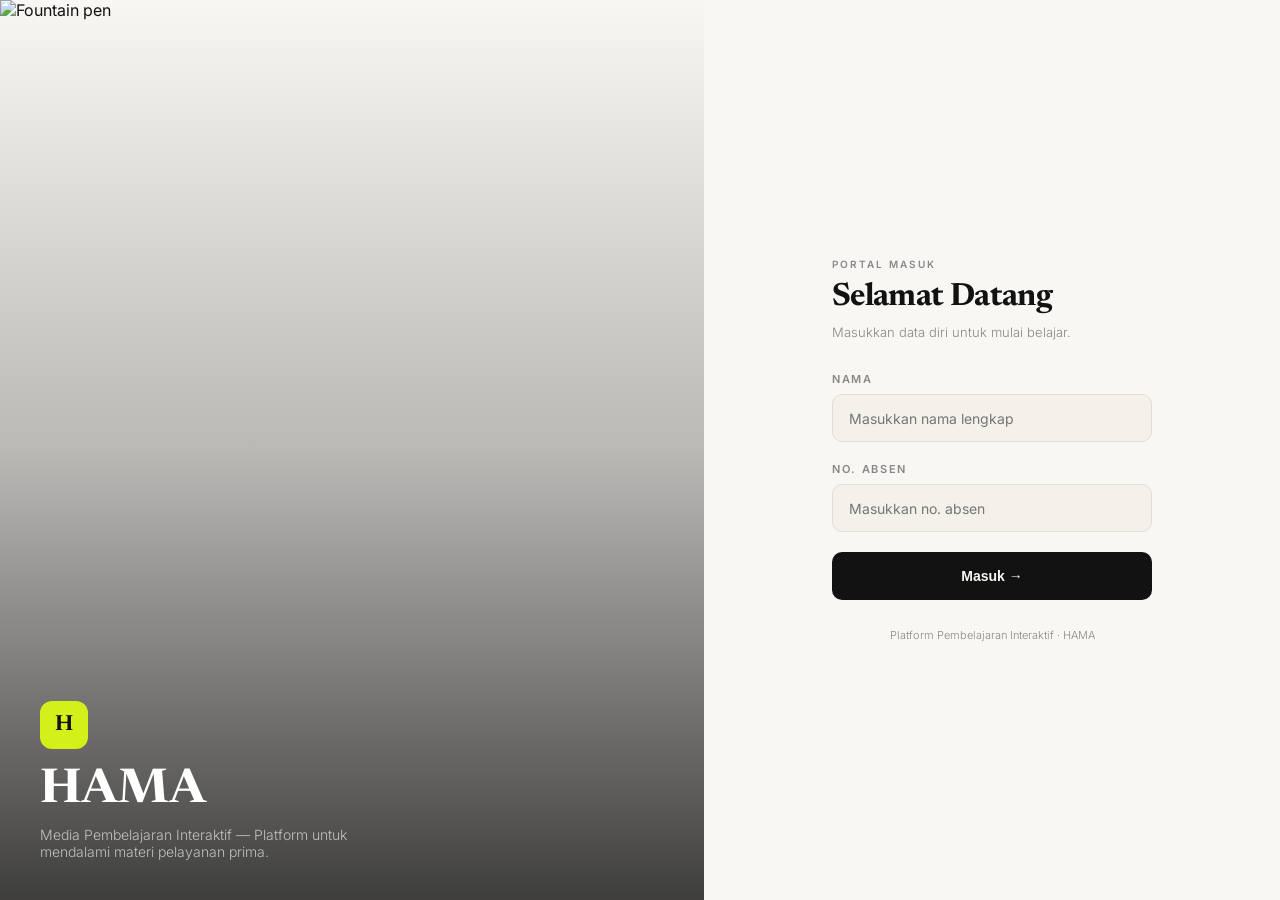
==== index.html @ 719d2bd9 "Add files via upload" ====
<!DOCTYPE html>
<html lang="id">
<head>
    <meta charset="UTF-8" />
    <meta name="viewport" content="width=device-width, initial-scale=1.0" />
    <title>HAMA — Portal Masuk</title>
    <link href="https://fonts.googleapis.com/css2?family=Inter:wght@300;400;500;600;700&family=Newsreader:ital,wght@0,400;0,600;0,700;1,400&display=swap" rel="stylesheet" />
    <link rel="stylesheet" href="style.css" />
</head>
<body>
    <div id="page-portal">
        <div class="portal-wrap">
            <div class="portal-hero">
                <img src="https://images.unsplash.com/photo-1455390582262-044cdead277a?w=1200&q=80" alt="Fountain pen" />
                <div class="portal-hero-overlay"></div>
                <div class="portal-hero-text">
                    <div class="portal-hero-logo">H</div>
                    <h1>HAMA</h1>
                    <p>Media Pembelajaran Interaktif — Platform untuk mendalami materi pelayanan prima.</p>
                </div>
            </div>
            <div class="portal-form-side">
                <div class="portal-form-inner">
                    <p class="eyebrow">Portal Masuk</p>
                    <h2 class="page-title">Selamat Datang</h2>
                    <p class="page-sub" style="margin-bottom:32px">Masukkan data diri untuk mulai belajar.</p>
                    <form id="portal-form">
                        <div class="form-group">
                            <label class="form-label" for="inp-name">Nama</label>
                            <input class="form-input" id="inp-name" type="text" placeholder="Masukkan nama lengkap" required />
                        </div>
                        <div class="form-group">
                            <label class="form-label" for="inp-absen">No. Absen</label>
                            <input class="form-input" id="inp-absen" type="number" placeholder="Masukkan no. absen" required />
                        </div>
                        <button type="submit" class="btn btn-dark" style="width:100%;justify-content:center;height:48px;font-size:14px">
                            Masuk →
                        </button>
                    </form>
                    <p class="portal-footer">Platform Pembelajaran Interaktif · HAMA</p>
                </div>
            </div>
        </div>
    </div>
    <script src="data.js"></script>
    <script>
        document.getElementById('portal-form').addEventListener('submit', e => {
            e.preventDefault();
            const name = document.getElementById('inp-name').value.trim();
            const absen = document.getElementById('inp-absen').value.trim();
            if (!name || !absen) return;
            localStorage.setItem('hamaUser', JSON.stringify({ name, absen }));
            window.location.href = 'dashboard.html';
        });
    </script>
</body>
</html>
---- style.css ----
*, *::before, *::after { box-sizing: border-box; margin: 0; padding: 0; }

  :root {
    --bg: #f9f7f3;
    --card: #f4f1eb;
    --border: #e2ddd4;
    --fg: #121212;
    --muted: #888;
    --primary: #d4f019;
    --primary-fg: #121212;
    --radius: 12px;
    --font: 'Inter', sans-serif;
    --serif: 'Newsreader', serif;
  }

  body { background: var(--bg); color: var(--fg); font-family: var(--font); min-height: 100vh; }

  /* ── LAYOUT ── */
  #app { display: flex; flex-direction: column; min-height: 100vh; }

  .topbar {
    position: sticky; top: 0; z-index: 100;
    display: flex; align-items: center; justify-content: space-between;
    height: 60px; padding: 0 24px;
    background: rgba(249,247,243,0.85); backdrop-filter: blur(16px);
    border-bottom: 1px solid var(--border);
  }
  .topbar-brand { display: flex; align-items: center; gap: 12px; text-decoration: none; color: inherit; }
  .logo { width: 36px; height: 36px; border-radius: 10px; background: var(--fg); color: var(--bg); display: flex; align-items: center; justify-content: center; font-family: var(--serif); font-weight: 700; font-size: 18px; }
  .brand-text h2 { font-size: 13px; font-weight: 600; line-height: 1.2; }
  .brand-text p { font-size: 11px; color: var(--muted); font-weight: 300; }
  .topbar-user { display: flex; align-items: center; gap: 10px; }
  .user-chip { display: flex; align-items: center; gap: 8px; padding: 6px 12px; background: var(--card); border: 1px solid var(--border); border-radius: 999px; cursor: pointer; }
  .user-avatar { width: 26px; height: 26px; border-radius: 50%; background: var(--border); display: flex; align-items: center; justify-content: center; font-size: 12px; }
  .user-name { font-size: 12px; font-weight: 500; }
  .logout-btn { width: 32px; height: 32px; border-radius: 50%; background: var(--card); border: 1px solid var(--border); cursor: pointer; display: flex; align-items: center; justify-content: center; font-size: 14px; transition: background .2s; }
  .logout-btn:hover { background: #ffe0e0; }

  .body-wrap { display: flex; flex: 1; }

  .sidebar {
    width: 200px; flex-shrink: 0;
    border-right: 1px solid var(--border);
    background: rgba(244,241,235,0.5);
    padding: 20px 12px;
    display: flex; flex-direction: column; gap: 4px;
  }
  .sidebar-label { font-size: 10px; font-weight: 600; text-transform: uppercase; letter-spacing: .15em; color: var(--muted); padding: 0 10px; margin-bottom: 8px; }
  .nav-item {
    display: flex; align-items: center; gap: 10px;
    padding: 10px 12px; border-radius: 10px;
    text-decoration: none; color: var(--muted);
    font-size: 13px; font-weight: 500;
    transition: all .2s; cursor: pointer; border: none; background: none; width: 100%; text-align: left;
  }
  .nav-item:hover { color: var(--fg); background: var(--border); }
  .nav-item.active { background: var(--fg); color: var(--bg); }
  .nav-item.active .nav-icon { color: var(--primary); }
  .nav-icon { font-size: 15px; }

  .main { flex: 1; overflow-y: auto; }
  .page { max-width: 780px; margin: 0 auto; padding: 40px 24px 80px; }
  .page.hidden { display: none; }

  /* ── MOBILE NAV ── */
  .mobile-nav {
    display: none; position: fixed; bottom: 0; left: 0; right: 0; z-index: 100;
    background: rgba(249,247,243,0.95); backdrop-filter: blur(16px);
    border-top: 1px solid var(--border);
    height: 64px;
  }
  .mobile-nav-inner { display: flex; justify-content: space-around; align-items: center; height: 100%; }
  .mobile-nav-item { display: flex; flex-direction: column; align-items: center; gap: 4px; cursor: pointer; color: var(--muted); text-decoration: none; flex: 1; }
  .mobile-nav-item .mn-icon-wrap { width: 32px; height: 32px; border-radius: 8px; display: flex; align-items: center; justify-content: center; font-size: 16px; }
  .mobile-nav-item.active .mn-icon-wrap { background: var(--primary); }
  .mobile-nav-item span { font-size: 10px; font-weight: 500; }
  .mobile-nav-item.active { color: var(--fg); }

  @media (max-width: 768px) {
    .sidebar { display: none; }
    .mobile-nav { display: block; }
    .brand-text { display: none; }
    .page { padding-bottom: 100px; }
  }

  /* ── TYPOGRAPHY HELPERS ── */
  .eyebrow { font-size: 10px; font-weight: 600; text-transform: uppercase; letter-spacing: .2em; color: var(--muted); margin-bottom: 8px; }
  .page-title { font-family: var(--serif); font-size: clamp(22px, 4vw, 32px); font-weight: 700; letter-spacing: -.02em; line-height: 1.2; margin-bottom: 8px; }
  .page-sub { font-size: 13px; color: var(--muted); font-weight: 300; max-width: 480px; }

  /* ── CARD ── */
  .card { background: var(--card); border: 1px solid var(--border); border-radius: var(--radius); padding: 24px; }
  .card-lg { padding: 40px; }

  /* ── BUTTONS ── */
  .btn { display: inline-flex; align-items: center; gap: 8px; padding: 10px 18px; border-radius: 10px; font-size: 13px; font-weight: 600; cursor: pointer; border: none; transition: all .2s; text-decoration: none; }
  .btn-dark { background: var(--fg); color: var(--bg); }
  .btn-dark:hover { opacity: .85; }
  .btn-outline { background: transparent; color: var(--fg); border: 1px solid var(--border); }
  .btn-outline:hover { border-color: var(--fg); }
  .btn:disabled { opacity: .4; cursor: not-allowed; }

  /* ── PROGRESS BAR ── */
  .progress-bar { height: 3px; background: var(--border); border-radius: 999px; overflow: hidden; flex: 1; }
  .progress-fill { height: 100%; background: var(--fg); border-radius: 999px; transition: width .4s ease; }

  /* ── PORTAL PAGE ── */
  #page-portal { display: flex; flex-direction: column; }
  .portal-wrap { display: flex; min-height: 100vh; }
  .portal-hero { flex: 0 0 55%; position: relative; overflow: hidden; min-height: 220px; }
  .portal-hero img { width: 100%; height: 100%; object-fit: cover; position: absolute; inset: 0; }
  .portal-hero-overlay { position: absolute; inset: 0; background: linear-gradient(to top, rgba(0,0,0,.75) 0%, rgba(0,0,0,.25) 50%, transparent 100%); }
  .portal-hero-text { position: absolute; bottom: 40px; left: 40px; color: #fff; }
  .portal-hero-logo { width: 48px; height: 48px; border-radius: 12px; background: var(--primary); display: flex; align-items: center; justify-content: center; font-family: var(--serif); font-weight: 700; font-size: 22px; color: var(--fg); margin-bottom: 16px; }
  .portal-hero-text h1 { font-family: var(--serif); font-size: clamp(28px,4vw,48px); font-weight: 700; line-height: 1.1; }
  .portal-hero-text p { color: rgba(255,255,255,.65); font-size: 14px; font-weight: 300; margin-top: 8px; max-width: 360px; }
  .portal-form-side { flex: 1; display: flex; align-items: center; justify-content: center; padding: 40px 32px; }
  .portal-form-inner { width: 100%; max-width: 320px; }
  .form-group { margin-bottom: 20px; }
  .form-label { display: block; font-size: 11px; font-weight: 600; text-transform: uppercase; letter-spacing: .15em; color: var(--muted); margin-bottom: 8px; }
  .form-input { width: 100%; height: 48px; border: 1px solid var(--border); border-radius: 10px; background: var(--card); padding: 0 16px; font-size: 14px; font-family: var(--font); color: var(--fg); outline: none; transition: border-color .2s; }
  .form-input:focus { border-color: var(--fg); }
  .portal-footer { font-size: 11px; color: var(--muted); text-align: center; margin-top: 28px; font-weight: 300; }
  @media (max-width: 768px) {
    .portal-wrap { flex-direction: column; }
    .portal-hero { flex: 0 0 220px; min-height: 220px; }
    .portal-hero-text { bottom: 20px; left: 20px; }
  }

  /* ── DASHBOARD PAGE ── */
  .stats-grid { display: grid; grid-template-columns: repeat(3, 1fr); gap: 12px; margin: 28px 0; }
  .stat-card { background: var(--card); border: 1px solid var(--border); border-radius: var(--radius); padding: 16px; }
  .stat-label-row { display: flex; align-items: center; gap: 6px; margin-bottom: 8px; }
  .stat-icon { font-size: 13px; color: var(--muted); }
  .stat-lbl { font-size: 10px; font-weight: 600; text-transform: uppercase; letter-spacing: .12em; color: var(--muted); }
  .stat-val { font-size: 26px; font-weight: 700; font-variant-numeric: tabular-nums; line-height: 1; }
  .menu-list { display: flex; flex-direction: column; gap: 10px; margin-top: 8px; }
  .menu-card { display: flex; align-items: center; gap: 16px; padding: 18px 20px; background: var(--card); border: 1px solid var(--border); border-radius: var(--radius); cursor: pointer; transition: all .2s; text-decoration: none; color: inherit; }
  .menu-card:hover { border-color: rgba(18,18,18,.2); transform: translateX(4px); }
  .menu-icon { width: 44px; height: 44px; border-radius: 12px; display: flex; align-items: center; justify-content: center; font-size: 18px; flex-shrink: 0; }
  .icon-materi { background: #d1fae5; }
  .icon-video { background: #ede9fe; }
  .icon-latihan { background: #fef3c7; }
  .menu-info h3 { font-size: 14px; font-weight: 600; }
  .menu-info p { font-size: 12px; color: var(--muted); margin-top: 2px; }
  .menu-arrow { margin-left: auto; font-size: 16px; color: var(--muted); opacity: 0; transition: all .2s; }
  .menu-card:hover .menu-arrow { opacity: 1; transform: translateX(4px); }

  /* ── MATERI PAGE ── */
  .chapter-tabs { display: flex; gap: 8px; overflow-x: auto; padding-bottom: 4px; margin: 24px 0; }
  .chapter-tab { display: flex; align-items: center; gap: 6px; padding: 8px 14px; border-radius: 8px; border: 1px solid var(--border); background: var(--card); font-size: 12px; font-weight: 500; cursor: pointer; white-space: nowrap; color: var(--muted); transition: all .2s; }
  .chapter-tab:hover { color: var(--fg); }
  .chapter-tab.active { background: var(--fg); color: var(--bg); border-color: var(--fg); }
  .chapter-tab .tab-num { font-size: 10px; opacity: .6; font-variant-numeric: tabular-nums; }
  .slide-wrap { margin: 16px 0; }
  .slide-card { background: var(--card); border: 1px solid var(--border); border-radius: 20px; padding: 48px 40px; min-height: 300px; }
  .slide-meta { font-size: 10px; font-weight: 600; text-transform: uppercase; letter-spacing: .2em; color: var(--muted); margin-bottom: 16px; }
  .slide-title { font-family: var(--serif); font-size: clamp(18px,3vw,24px); font-weight: 700; margin-bottom: 20px; }
  .slide-body { font-family: var(--serif); font-size: 15px; color: var(--muted); line-height: 1.75; white-space: pre-line; }
  .slide-body strong { color: var(--fg); font-weight: 600; }
  .nav-row { display: flex; align-items: center; justify-content: space-between; margin-top: 20px; }
  .progress-row { display: flex; align-items: center; gap: 12px; margin-bottom: 12px; }
  .prog-num { font-size: 11px; font-variant-numeric: tabular-nums; color: var(--muted); }
  @media (max-width: 600px) { .slide-card { padding: 28px 20px; } }

  /* ── LATIHAN PAGE ── */
  .quiz-header { display: flex; align-items: center; justify-content: space-between; margin-bottom: 8px; }
  .timer-wrap { display: flex; align-items: center; gap: 6px; }
  .timer-bar { width: 60px; height: 4px; background: var(--border); border-radius: 999px; overflow: hidden; }
  .timer-fill { height: 100%; border-radius: 999px; transition: width 1s linear, background .3s; }
  .timer-text { font-size: 11px; font-variant-numeric: tabular-nums; font-weight: 600; }
  .q-card { background: var(--card); border: 1px solid var(--border); border-radius: 20px; padding: 32px; margin: 16px 0; }
  .q-badge { width: 36px; height: 36px; border-radius: 8px; background: var(--fg); color: var(--bg); display: flex; align-items: center; justify-content: center; font-size: 13px; font-weight: 700; flex-shrink: 0; }
  .q-badge-row { display: flex; align-items: center; gap: 12px; margin-bottom: 18px; }
  .q-badge-info p { font-size: 10px; color: var(--muted); text-transform: uppercase; letter-spacing: .12em; font-weight: 600; }
  .q-text { font-family: var(--serif); font-size: clamp(15px,2.5vw,18px); font-weight: 600; line-height: 1.6; }
  .options { display: flex; flex-direction: column; gap: 10px; margin: 20px 0; }
  .option-btn {
    display: flex; align-items: center; gap: 12px; padding: 14px 16px; border-radius: 12px;
    border: 1px solid var(--border); background: var(--card); cursor: pointer;
    text-align: left; font-family: var(--font); font-size: 13px; font-weight: 500; color: var(--fg);
    transition: all .2s;
  }
  .option-btn:hover:not([disabled]) { border-color: rgba(18,18,18,.25); transform: translateX(4px); }
  .option-btn[disabled] { cursor: default; transform: none !important; }
  .option-btn.selected { background: rgba(18,18,18,.05); border-color: rgba(18,18,18,.3); }
  .option-btn.correct { background: #d1fae5; border-color: #6ee7b7; color: #065f46; }
  .option-btn.wrong { background: #fee2e2; border-color: #fca5a5; color: #991b1b; }
  .opt-letter { width: 30px; height: 30px; border-radius: 8px; background: var(--border); display: flex; align-items: center; justify-content: center; font-size: 11px; font-weight: 700; flex-shrink: 0; transition: all .2s; }
  .option-btn.selected .opt-letter { background: var(--fg); color: var(--bg); }
  .option-btn.correct .opt-letter { background: #6ee7b7; color: #065f46; }
  .option-btn.wrong .opt-letter { background: #fca5a5; color: #991b1b; }
  .quiz-actions { display: flex; align-items: center; justify-content: space-between; margin-top: 8px; }
  .feedback { font-size: 13px; font-weight: 600; }
  .feedback.ok { color: #059669; }
  .feedback.bad { color: #dc2626; }

  /* ── SCORE PAGE ── */
  .score-page { text-align: center; max-width: 380px; margin: 60px auto; }
  .score-trophy { width: 80px; height: 80px; border-radius: 20px; background: var(--fg); display: flex; align-items: center; justify-content: center; font-size: 32px; margin: 0 auto 24px; }
  .score-pct { font-family: var(--serif); font-size: 56px; font-weight: 700; line-height: 1; margin-bottom: 6px; }
  .score-msg { font-family: var(--serif); font-style: italic; color: var(--muted); font-size: 14px; margin: 12px auto 28px; max-width: 280px; line-height: 1.6; }
  .score-actions { display: flex; justify-content: center; gap: 10px; }

  /* ── VIDEO PAGE ── */
  .video-embed { border-radius: 20px; overflow: hidden; aspect-ratio: 16/9; background: var(--fg); margin-bottom: 24px; }
  .video-embed iframe { width: 100%; height: 100%; border: none; }
  .video-list { display: flex; flex-direction: column; gap: 10px; }
  .video-item { display: flex; align-items: center; gap: 16px; padding: 16px; background: var(--card); border: 1px solid var(--border); border-radius: var(--radius); cursor: pointer; transition: all .2s; }
  .video-item:hover { border-color: rgba(18,18,18,.2); transform: translateX(4px); }
  .video-item.active { background: rgba(18,18,18,.05); border-color: rgba(18,18,18,.3); }
  .video-thumb { width: 60px; height: 60px; border-radius: 10px; background: var(--border); display: flex; align-items: center; justify-content: center; font-size: 20px; flex-shrink: 0; }
  .video-info { flex: 1; }
  .video-info h3 { font-size: 13px; font-weight: 600; }
  .video-info p { font-size: 12px; color: var(--muted); margin-top: 3px; }
  .video-dur { font-size: 11px; font-variant-numeric: tabular-nums; color: var(--muted); flex-shrink: 0; }

  /* ── KNOWLEDGE FOOTER ── */
  .kfooter { border-top: 1px solid var(--border); background: rgba(244,241,235,.4); padding: 24px; margin-top: 48px; }
  .kfooter-inner { max-width: 600px; margin: 0 auto; display: flex; gap: 12px; }
  .kfooter-icon { width: 32px; height: 32px; border-radius: 8px; background: rgba(212,240,25,.2); display: flex; align-items: center; justify-content: center; font-size: 15px; flex-shrink: 0; margin-top: 2px; }
  .kfooter-lbl { font-size: 10px; font-weight: 600; text-transform: uppercase; letter-spacing: .15em; color: var(--muted); margin-bottom: 4px; }
  .kfooter-fact { font-family: var(--serif); font-style: italic; font-size: 13px; color: var(--muted); line-height: 1.6; }

  /* ── HIDDEN HELPER ── */
  .hidden { display: none !important; }
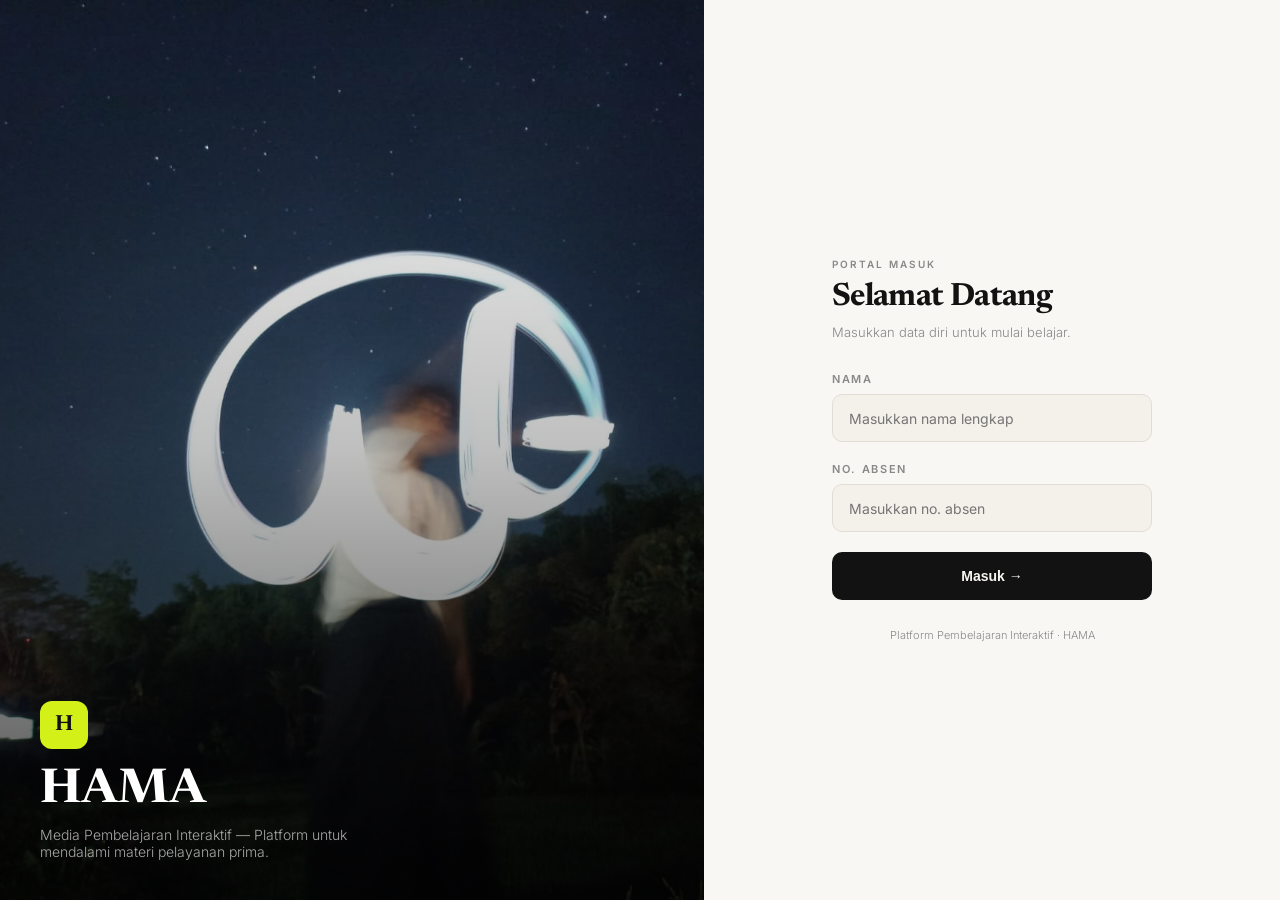
==== commit b7c695ad: "Update index.html" ====
--- a/index.html
+++ b/index.html
@@ -11,7 +11,7 @@
     <div id="page-portal">
         <div class="portal-wrap">
             <div class="portal-hero">
-                <img src="https://images.unsplash.com/photo-1455390582262-044cdead277a?w=1200&q=80" alt="Fountain pen" />
+                <img src="gambarguwa.jpeg"/>
                 <div class="portal-hero-overlay"></div>
                 <div class="portal-hero-text">
                     <div class="portal-hero-logo">H</div>
@@ -54,4 +54,4 @@
         });
     </script>
 </body>
-</html>+</html>
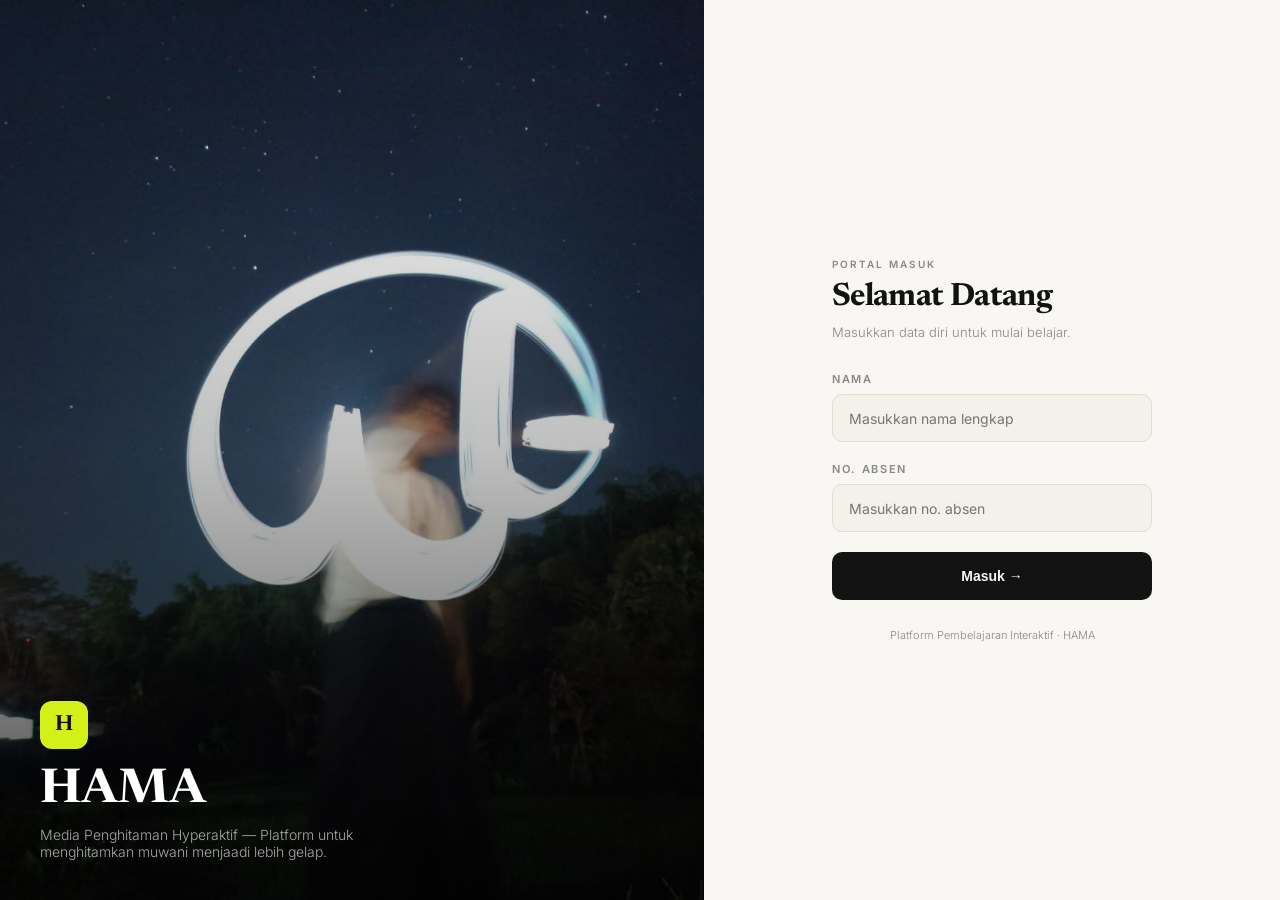
==== commit e9ae6f9c: "Update index.html" ====
--- a/index.html
+++ b/index.html
@@ -16,7 +16,7 @@
                 <div class="portal-hero-text">
                     <div class="portal-hero-logo">H</div>
                     <h1>HAMA</h1>
-                    <p>Media Pembelajaran Interaktif — Platform untuk mendalami materi pelayanan prima.</p>
+                    <p>Media Penghitaman Hyperaktif — Platform untuk menghitamkan muwani menjaadi lebih gelap.</p>
                 </div>
             </div>
             <div class="portal-form-side">
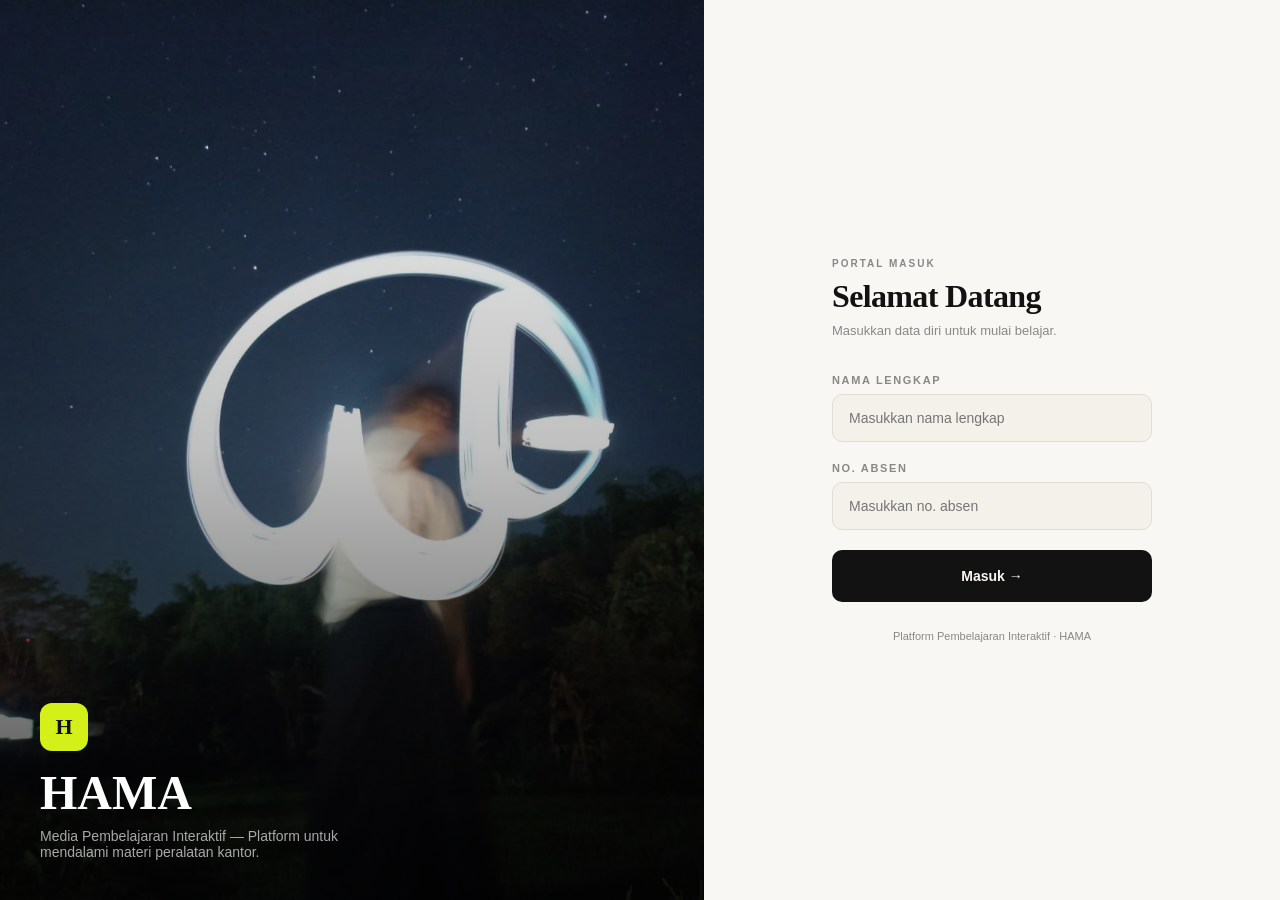
==== commit c3d844f8: "Update index.html" ====
--- a/index.html
+++ b/index.html
@@ -1,57 +1,57 @@
 <!DOCTYPE html>
 <html lang="id">
 <head>
-    <meta charset="UTF-8" />
-    <meta name="viewport" content="width=device-width, initial-scale=1.0" />
-    <title>HAMA — Portal Masuk</title>
-    <link href="https://fonts.googleapis.com/css2?family=Inter:wght@300;400;500;600;700&family=Newsreader:ital,wght@0,400;0,600;0,700;1,400&display=swap" rel="stylesheet" />
-    <link rel="stylesheet" href="style.css" />
+  <meta charset="UTF-8" />
+  <meta name="viewport" content="width=device-width, initial-scale=1.0" />
+  <title>HAMA — Portal Masuk</title>
+  <link href="https://fonts.googleapis.com/css2?family=DM+Serif+Display:ital@0;1&family=DM+Sans:wght@300;400;500;600;700&display=swap" rel="stylesheet" />
+  <link rel="stylesheet" href="style.css" />
 </head>
 <body>
-    <div id="page-portal">
-        <div class="portal-wrap">
-            <div class="portal-hero">
-                <img src="gambarguwa.jpeg"/>
-                <div class="portal-hero-overlay"></div>
-                <div class="portal-hero-text">
-                    <div class="portal-hero-logo">H</div>
-                    <h1>HAMA</h1>
-                    <p>Media Penghitaman Hyperaktif — Platform untuk menghitamkan muwani menjaadi lebih gelap.</p>
-                </div>
+  <div id="page-portal">
+    <div class="portal-wrap">
+      <div class="portal-hero">
+        <img src="gambarguwa.jpeg" alt="HAMA Background"/>
+        <div class="portal-hero-overlay"></div>
+        <div class="portal-hero-text">
+          <div class="portal-hero-logo">H</div>
+          <h1>HAMA</h1>
+          <p>Media Pembelajaran Interaktif — Platform untuk mendalami materi peralatan kantor.</p>
+        </div>
+      </div>
+      <div class="portal-form-side">
+        <div class="portal-form-inner">
+          <p class="eyebrow">Portal Masuk</p>
+          <h2 class="page-title">Selamat Datang</h2>
+          <p class="page-sub" style="margin-bottom:36px">Masukkan data diri untuk mulai belajar.</p>
+          <form id="portal-form">
+            <div class="form-group">
+              <label class="form-label" for="inp-name">Nama Lengkap</label>
+              <input class="form-input" id="inp-name" type="text" placeholder="Masukkan nama lengkap" required />
             </div>
-            <div class="portal-form-side">
-                <div class="portal-form-inner">
-                    <p class="eyebrow">Portal Masuk</p>
-                    <h2 class="page-title">Selamat Datang</h2>
-                    <p class="page-sub" style="margin-bottom:32px">Masukkan data diri untuk mulai belajar.</p>
-                    <form id="portal-form">
-                        <div class="form-group">
-                            <label class="form-label" for="inp-name">Nama</label>
-                            <input class="form-input" id="inp-name" type="text" placeholder="Masukkan nama lengkap" required />
-                        </div>
-                        <div class="form-group">
-                            <label class="form-label" for="inp-absen">No. Absen</label>
-                            <input class="form-input" id="inp-absen" type="number" placeholder="Masukkan no. absen" required />
-                        </div>
-                        <button type="submit" class="btn btn-dark" style="width:100%;justify-content:center;height:48px;font-size:14px">
-                            Masuk →
-                        </button>
-                    </form>
-                    <p class="portal-footer">Platform Pembelajaran Interaktif · HAMA</p>
-                </div>
+            <div class="form-group">
+              <label class="form-label" for="inp-absen">No. Absen</label>
+              <input class="form-input" id="inp-absen" type="number" placeholder="Masukkan no. absen" required />
             </div>
+            <button type="submit" class="btn btn-dark" style="width:100%;justify-content:center;height:52px;font-size:14px">
+              Masuk →
+            </button>
+          </form>
+          <p class="portal-footer">Platform Pembelajaran Interaktif · HAMA</p>
         </div>
+      </div>
     </div>
-    <script src="data.js"></script>
-    <script>
-        document.getElementById('portal-form').addEventListener('submit', e => {
-            e.preventDefault();
-            const name = document.getElementById('inp-name').value.trim();
-            const absen = document.getElementById('inp-absen').value.trim();
-            if (!name || !absen) return;
-            localStorage.setItem('hamaUser', JSON.stringify({ name, absen }));
-            window.location.href = 'dashboard.html';
-        });
-    </script>
+  </div>
+  <script src="data.js"></script>
+  <script>
+    document.getElementById('portal-form').addEventListener('submit', e => {
+      e.preventDefault();
+      const name = document.getElementById('inp-name').value.trim();
+      const absen = document.getElementById('inp-absen').value.trim();
+      if (!name || !absen) return;
+      localStorage.setItem('hamaUser', JSON.stringify({ name, absen }));
+      window.location.href = 'dashboard.html';
+    });
+  </script>
 </body>
 </html>
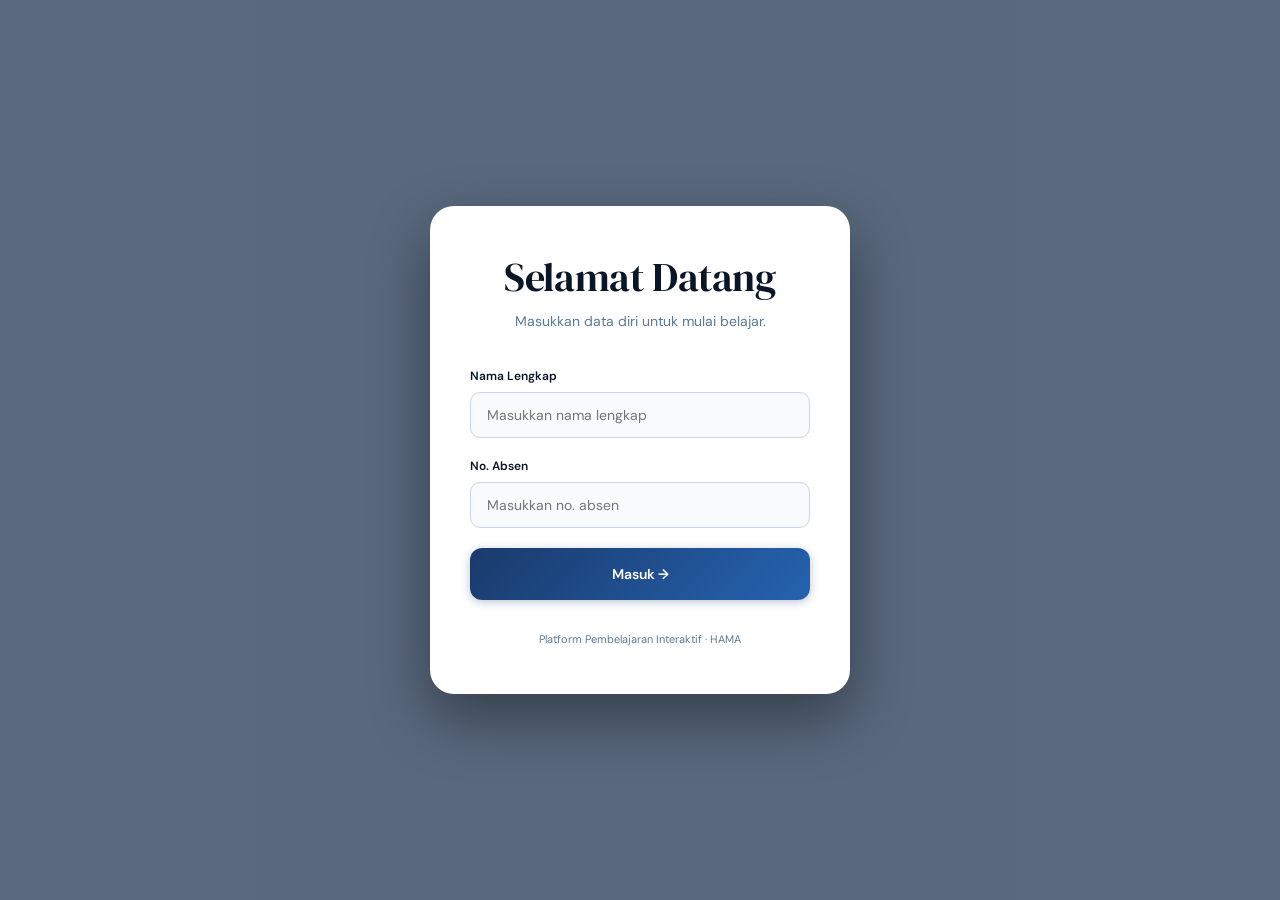
==== commit 4c8cb346: "Update index.html" ====
--- a/index.html
+++ b/index.html
@@ -6,24 +6,72 @@
   <title>HAMA — Portal Masuk</title>
   <link href="https://fonts.googleapis.com/css2?family=DM+Serif+Display:ital@0;1&family=DM+Sans:wght@300;400;500;600;700&display=swap" rel="stylesheet" />
   <link rel="stylesheet" href="style.css" />
+  <style>
+    #page-portal {
+      background: url('gambarduw.jpeg') no-repeat center center;
+      background-size: cover;
+      position: relative;
+      align-items: center;
+      justify-content: center;
+    }
+    
+    #page-portal::before {
+      content: '';
+      position: absolute;
+      top: 0; left: 0; right: 0; bottom: 0;
+      background: rgba(10, 30, 61, 0.65); 
+      z-index: 1;
+    }
+
+    .portal-wrap {
+      position: relative;
+      z-index: 2;
+      justify-content: center;
+      align-items: center;
+      width: 100%;
+      padding: 20px;
+    }
+
+    .portal-form-side {
+      width: 100%;
+      max-width: 420px;
+      border-radius: 24px;
+      box-shadow: 0 24px 60px rgba(0, 0, 0, 0.4);
+      padding: 48px 40px;
+      background: var(--card);
+    }
+
+    .brand-centered {
+      text-align: center;
+      margin-bottom: 24px;
+    }
+    .brand-centered .portal-hero-logo {
+      margin: 0 auto 12px;
+      width: 52px; height: 52px; font-size: 26px;
+    }
+    .brand-centered h1 {
+      font-family: var(--serif);
+      font-size: 32px;
+      color: var(--fg);
+    }
+    .text-center {
+      text-align: center;
+      justify-content: center;
+      width: 100%;
+    }
+  </style>
 </head>
 <body>
   <div id="page-portal">
     <div class="portal-wrap">
-      <div class="portal-hero">
-        <img src="gambarguwa.jpeg" alt="HAMA Background"/>
-        <div class="portal-hero-overlay"></div>
-        <div class="portal-hero-text">
-          <div class="portal-hero-logo">H</div>
-          <h1>HAMA</h1>
-          <p>Media Pembelajaran Interaktif — Platform untuk mendalami materi peralatan kantor.</p>
-        </div>
-      </div>
+      
       <div class="portal-form-side">
         <div class="portal-form-inner">
-          <p class="eyebrow">Portal Masuk</p>
-          <h2 class="page-title">Selamat Datang</h2>
-          <p class="page-sub" style="margin-bottom:36px">Masukkan data diri untuk mulai belajar.</p>
+          <h2 class="page-title text-center">Selamat Datang</h2>
+          <p class="page-sub text-center" style="margin-bottom:36px; margin-left: auto; margin-right: auto;">
+            Masukkan data diri untuk mulai belajar.
+          </p>
+
           <form id="portal-form">
             <div class="form-group">
               <label class="form-label" for="inp-name">Nama Lengkap</label>
@@ -33,15 +81,18 @@
               <label class="form-label" for="inp-absen">No. Absen</label>
               <input class="form-input" id="inp-absen" type="number" placeholder="Masukkan no. absen" required />
             </div>
-            <button type="submit" class="btn btn-dark" style="width:100%;justify-content:center;height:52px;font-size:14px">
+            <button type="submit" class="btn btn-dark" style="width:100%;justify-content:center;height:52px;font-size:14px;border-radius:12px;">
               Masuk →
             </button>
           </form>
+          
           <p class="portal-footer">Platform Pembelajaran Interaktif · HAMA</p>
         </div>
       </div>
+
     </div>
   </div>
+  
   <script src="data.js"></script>
   <script>
     document.getElementById('portal-form').addEventListener('submit', e => {
--- a/style.css
+++ b/style.css
@@ -1,226 +1,349 @@
+@import url('https://fonts.googleapis.com/css2?family=DM+Serif+Display:ital@0;1&family=DM+Sans:wght@300;400;500;600;700&display=swap');
+
 *, *::before, *::after { box-sizing: border-box; margin: 0; padding: 0; }
 
-  :root {
-    --bg: #f9f7f3;
-    --card: #f4f1eb;
-    --border: #e2ddd4;
-    --fg: #121212;
-    --muted: #888;
-    --primary: #d4f019;
-    --primary-fg: #121212;
-    --radius: 12px;
-    --font: 'Inter', sans-serif;
-    --serif: 'Newsreader', serif;
-  }
-
-  body { background: var(--bg); color: var(--fg); font-family: var(--font); min-height: 100vh; }
-
-  /* ── LAYOUT ── */
-  #app { display: flex; flex-direction: column; min-height: 100vh; }
-
-  .topbar {
-    position: sticky; top: 0; z-index: 100;
-    display: flex; align-items: center; justify-content: space-between;
-    height: 60px; padding: 0 24px;
-    background: rgba(249,247,243,0.85); backdrop-filter: blur(16px);
-    border-bottom: 1px solid var(--border);
-  }
-  .topbar-brand { display: flex; align-items: center; gap: 12px; text-decoration: none; color: inherit; }
-  .logo { width: 36px; height: 36px; border-radius: 10px; background: var(--fg); color: var(--bg); display: flex; align-items: center; justify-content: center; font-family: var(--serif); font-weight: 700; font-size: 18px; }
-  .brand-text h2 { font-size: 13px; font-weight: 600; line-height: 1.2; }
-  .brand-text p { font-size: 11px; color: var(--muted); font-weight: 300; }
-  .topbar-user { display: flex; align-items: center; gap: 10px; }
-  .user-chip { display: flex; align-items: center; gap: 8px; padding: 6px 12px; background: var(--card); border: 1px solid var(--border); border-radius: 999px; cursor: pointer; }
-  .user-avatar { width: 26px; height: 26px; border-radius: 50%; background: var(--border); display: flex; align-items: center; justify-content: center; font-size: 12px; }
-  .user-name { font-size: 12px; font-weight: 500; }
-  .logout-btn { width: 32px; height: 32px; border-radius: 50%; background: var(--card); border: 1px solid var(--border); cursor: pointer; display: flex; align-items: center; justify-content: center; font-size: 14px; transition: background .2s; }
-  .logout-btn:hover { background: #ffe0e0; }
-
-  .body-wrap { display: flex; flex: 1; }
-
-  .sidebar {
-    width: 200px; flex-shrink: 0;
-    border-right: 1px solid var(--border);
-    background: rgba(244,241,235,0.5);
-    padding: 20px 12px;
-    display: flex; flex-direction: column; gap: 4px;
-  }
-  .sidebar-label { font-size: 10px; font-weight: 600; text-transform: uppercase; letter-spacing: .15em; color: var(--muted); padding: 0 10px; margin-bottom: 8px; }
-  .nav-item {
-    display: flex; align-items: center; gap: 10px;
-    padding: 10px 12px; border-radius: 10px;
-    text-decoration: none; color: var(--muted);
-    font-size: 13px; font-weight: 500;
-    transition: all .2s; cursor: pointer; border: none; background: none; width: 100%; text-align: left;
-  }
-  .nav-item:hover { color: var(--fg); background: var(--border); }
-  .nav-item.active { background: var(--fg); color: var(--bg); }
-  .nav-item.active .nav-icon { color: var(--primary); }
-  .nav-icon { font-size: 15px; }
-
-  .main { flex: 1; overflow-y: auto; }
-  .page { max-width: 780px; margin: 0 auto; padding: 40px 24px 80px; }
-  .page.hidden { display: none; }
-
-  /* ── MOBILE NAV ── */
-  .mobile-nav {
-    display: none; position: fixed; bottom: 0; left: 0; right: 0; z-index: 100;
-    background: rgba(249,247,243,0.95); backdrop-filter: blur(16px);
-    border-top: 1px solid var(--border);
-    height: 64px;
-  }
-  .mobile-nav-inner { display: flex; justify-content: space-around; align-items: center; height: 100%; }
-  .mobile-nav-item { display: flex; flex-direction: column; align-items: center; gap: 4px; cursor: pointer; color: var(--muted); text-decoration: none; flex: 1; }
-  .mobile-nav-item .mn-icon-wrap { width: 32px; height: 32px; border-radius: 8px; display: flex; align-items: center; justify-content: center; font-size: 16px; }
-  .mobile-nav-item.active .mn-icon-wrap { background: var(--primary); }
-  .mobile-nav-item span { font-size: 10px; font-weight: 500; }
-  .mobile-nav-item.active { color: var(--fg); }
-
-  @media (max-width: 768px) {
-    .sidebar { display: none; }
-    .mobile-nav { display: block; }
-    .brand-text { display: none; }
-    .page { padding-bottom: 100px; }
-  }
-
-  /* ── TYPOGRAPHY HELPERS ── */
-  .eyebrow { font-size: 10px; font-weight: 600; text-transform: uppercase; letter-spacing: .2em; color: var(--muted); margin-bottom: 8px; }
-  .page-title { font-family: var(--serif); font-size: clamp(22px, 4vw, 32px); font-weight: 700; letter-spacing: -.02em; line-height: 1.2; margin-bottom: 8px; }
-  .page-sub { font-size: 13px; color: var(--muted); font-weight: 300; max-width: 480px; }
-
-  /* ── CARD ── */
-  .card { background: var(--card); border: 1px solid var(--border); border-radius: var(--radius); padding: 24px; }
-  .card-lg { padding: 40px; }
-
-  /* ── BUTTONS ── */
-  .btn { display: inline-flex; align-items: center; gap: 8px; padding: 10px 18px; border-radius: 10px; font-size: 13px; font-weight: 600; cursor: pointer; border: none; transition: all .2s; text-decoration: none; }
-  .btn-dark { background: var(--fg); color: var(--bg); }
-  .btn-dark:hover { opacity: .85; }
-  .btn-outline { background: transparent; color: var(--fg); border: 1px solid var(--border); }
-  .btn-outline:hover { border-color: var(--fg); }
-  .btn:disabled { opacity: .4; cursor: not-allowed; }
-
-  /* ── PROGRESS BAR ── */
-  .progress-bar { height: 3px; background: var(--border); border-radius: 999px; overflow: hidden; flex: 1; }
-  .progress-fill { height: 100%; background: var(--fg); border-radius: 999px; transition: width .4s ease; }
-
-  /* ── PORTAL PAGE ── */
-  #page-portal { display: flex; flex-direction: column; }
-  .portal-wrap { display: flex; min-height: 100vh; }
-  .portal-hero { flex: 0 0 55%; position: relative; overflow: hidden; min-height: 220px; }
-  .portal-hero img { width: 100%; height: 100%; object-fit: cover; position: absolute; inset: 0; }
-  .portal-hero-overlay { position: absolute; inset: 0; background: linear-gradient(to top, rgba(0,0,0,.75) 0%, rgba(0,0,0,.25) 50%, transparent 100%); }
-  .portal-hero-text { position: absolute; bottom: 40px; left: 40px; color: #fff; }
-  .portal-hero-logo { width: 48px; height: 48px; border-radius: 12px; background: var(--primary); display: flex; align-items: center; justify-content: center; font-family: var(--serif); font-weight: 700; font-size: 22px; color: var(--fg); margin-bottom: 16px; }
-  .portal-hero-text h1 { font-family: var(--serif); font-size: clamp(28px,4vw,48px); font-weight: 700; line-height: 1.1; }
-  .portal-hero-text p { color: rgba(255,255,255,.65); font-size: 14px; font-weight: 300; margin-top: 8px; max-width: 360px; }
-  .portal-form-side { flex: 1; display: flex; align-items: center; justify-content: center; padding: 40px 32px; }
-  .portal-form-inner { width: 100%; max-width: 320px; }
-  .form-group { margin-bottom: 20px; }
-  .form-label { display: block; font-size: 11px; font-weight: 600; text-transform: uppercase; letter-spacing: .15em; color: var(--muted); margin-bottom: 8px; }
-  .form-input { width: 100%; height: 48px; border: 1px solid var(--border); border-radius: 10px; background: var(--card); padding: 0 16px; font-size: 14px; font-family: var(--font); color: var(--fg); outline: none; transition: border-color .2s; }
-  .form-input:focus { border-color: var(--fg); }
-  .portal-footer { font-size: 11px; color: var(--muted); text-align: center; margin-top: 28px; font-weight: 300; }
-  @media (max-width: 768px) {
-    .portal-wrap { flex-direction: column; }
-    .portal-hero { flex: 0 0 220px; min-height: 220px; }
-    .portal-hero-text { bottom: 20px; left: 20px; }
-  }
-
-  /* ── DASHBOARD PAGE ── */
-  .stats-grid { display: grid; grid-template-columns: repeat(3, 1fr); gap: 12px; margin: 28px 0; }
-  .stat-card { background: var(--card); border: 1px solid var(--border); border-radius: var(--radius); padding: 16px; }
-  .stat-label-row { display: flex; align-items: center; gap: 6px; margin-bottom: 8px; }
-  .stat-icon { font-size: 13px; color: var(--muted); }
-  .stat-lbl { font-size: 10px; font-weight: 600; text-transform: uppercase; letter-spacing: .12em; color: var(--muted); }
-  .stat-val { font-size: 26px; font-weight: 700; font-variant-numeric: tabular-nums; line-height: 1; }
-  .menu-list { display: flex; flex-direction: column; gap: 10px; margin-top: 8px; }
-  .menu-card { display: flex; align-items: center; gap: 16px; padding: 18px 20px; background: var(--card); border: 1px solid var(--border); border-radius: var(--radius); cursor: pointer; transition: all .2s; text-decoration: none; color: inherit; }
-  .menu-card:hover { border-color: rgba(18,18,18,.2); transform: translateX(4px); }
-  .menu-icon { width: 44px; height: 44px; border-radius: 12px; display: flex; align-items: center; justify-content: center; font-size: 18px; flex-shrink: 0; }
-  .icon-materi { background: #d1fae5; }
-  .icon-video { background: #ede9fe; }
-  .icon-latihan { background: #fef3c7; }
-  .menu-info h3 { font-size: 14px; font-weight: 600; }
-  .menu-info p { font-size: 12px; color: var(--muted); margin-top: 2px; }
-  .menu-arrow { margin-left: auto; font-size: 16px; color: var(--muted); opacity: 0; transition: all .2s; }
-  .menu-card:hover .menu-arrow { opacity: 1; transform: translateX(4px); }
-
-  /* ── MATERI PAGE ── */
-  .chapter-tabs { display: flex; gap: 8px; overflow-x: auto; padding-bottom: 4px; margin: 24px 0; }
-  .chapter-tab { display: flex; align-items: center; gap: 6px; padding: 8px 14px; border-radius: 8px; border: 1px solid var(--border); background: var(--card); font-size: 12px; font-weight: 500; cursor: pointer; white-space: nowrap; color: var(--muted); transition: all .2s; }
-  .chapter-tab:hover { color: var(--fg); }
-  .chapter-tab.active { background: var(--fg); color: var(--bg); border-color: var(--fg); }
-  .chapter-tab .tab-num { font-size: 10px; opacity: .6; font-variant-numeric: tabular-nums; }
-  .slide-wrap { margin: 16px 0; }
-  .slide-card { background: var(--card); border: 1px solid var(--border); border-radius: 20px; padding: 48px 40px; min-height: 300px; }
-  .slide-meta { font-size: 10px; font-weight: 600; text-transform: uppercase; letter-spacing: .2em; color: var(--muted); margin-bottom: 16px; }
-  .slide-title { font-family: var(--serif); font-size: clamp(18px,3vw,24px); font-weight: 700; margin-bottom: 20px; }
-  .slide-body { font-family: var(--serif); font-size: 15px; color: var(--muted); line-height: 1.75; white-space: pre-line; }
-  .slide-body strong { color: var(--fg); font-weight: 600; }
-  .nav-row { display: flex; align-items: center; justify-content: space-between; margin-top: 20px; }
-  .progress-row { display: flex; align-items: center; gap: 12px; margin-bottom: 12px; }
-  .prog-num { font-size: 11px; font-variant-numeric: tabular-nums; color: var(--muted); }
-  @media (max-width: 600px) { .slide-card { padding: 28px 20px; } }
-
-  /* ── LATIHAN PAGE ── */
-  .quiz-header { display: flex; align-items: center; justify-content: space-between; margin-bottom: 8px; }
-  .timer-wrap { display: flex; align-items: center; gap: 6px; }
-  .timer-bar { width: 60px; height: 4px; background: var(--border); border-radius: 999px; overflow: hidden; }
-  .timer-fill { height: 100%; border-radius: 999px; transition: width 1s linear, background .3s; }
-  .timer-text { font-size: 11px; font-variant-numeric: tabular-nums; font-weight: 600; }
-  .q-card { background: var(--card); border: 1px solid var(--border); border-radius: 20px; padding: 32px; margin: 16px 0; }
-  .q-badge { width: 36px; height: 36px; border-radius: 8px; background: var(--fg); color: var(--bg); display: flex; align-items: center; justify-content: center; font-size: 13px; font-weight: 700; flex-shrink: 0; }
-  .q-badge-row { display: flex; align-items: center; gap: 12px; margin-bottom: 18px; }
-  .q-badge-info p { font-size: 10px; color: var(--muted); text-transform: uppercase; letter-spacing: .12em; font-weight: 600; }
-  .q-text { font-family: var(--serif); font-size: clamp(15px,2.5vw,18px); font-weight: 600; line-height: 1.6; }
-  .options { display: flex; flex-direction: column; gap: 10px; margin: 20px 0; }
-  .option-btn {
-    display: flex; align-items: center; gap: 12px; padding: 14px 16px; border-radius: 12px;
-    border: 1px solid var(--border); background: var(--card); cursor: pointer;
-    text-align: left; font-family: var(--font); font-size: 13px; font-weight: 500; color: var(--fg);
-    transition: all .2s;
-  }
-  .option-btn:hover:not([disabled]) { border-color: rgba(18,18,18,.25); transform: translateX(4px); }
-  .option-btn[disabled] { cursor: default; transform: none !important; }
-  .option-btn.selected { background: rgba(18,18,18,.05); border-color: rgba(18,18,18,.3); }
-  .option-btn.correct { background: #d1fae5; border-color: #6ee7b7; color: #065f46; }
-  .option-btn.wrong { background: #fee2e2; border-color: #fca5a5; color: #991b1b; }
-  .opt-letter { width: 30px; height: 30px; border-radius: 8px; background: var(--border); display: flex; align-items: center; justify-content: center; font-size: 11px; font-weight: 700; flex-shrink: 0; transition: all .2s; }
-  .option-btn.selected .opt-letter { background: var(--fg); color: var(--bg); }
-  .option-btn.correct .opt-letter { background: #6ee7b7; color: #065f46; }
-  .option-btn.wrong .opt-letter { background: #fca5a5; color: #991b1b; }
-  .quiz-actions { display: flex; align-items: center; justify-content: space-between; margin-top: 8px; }
-  .feedback { font-size: 13px; font-weight: 600; }
-  .feedback.ok { color: #059669; }
-  .feedback.bad { color: #dc2626; }
-
-  /* ── SCORE PAGE ── */
-  .score-page { text-align: center; max-width: 380px; margin: 60px auto; }
-  .score-trophy { width: 80px; height: 80px; border-radius: 20px; background: var(--fg); display: flex; align-items: center; justify-content: center; font-size: 32px; margin: 0 auto 24px; }
-  .score-pct { font-family: var(--serif); font-size: 56px; font-weight: 700; line-height: 1; margin-bottom: 6px; }
-  .score-msg { font-family: var(--serif); font-style: italic; color: var(--muted); font-size: 14px; margin: 12px auto 28px; max-width: 280px; line-height: 1.6; }
-  .score-actions { display: flex; justify-content: center; gap: 10px; }
-
-  /* ── VIDEO PAGE ── */
-  .video-embed { border-radius: 20px; overflow: hidden; aspect-ratio: 16/9; background: var(--fg); margin-bottom: 24px; }
-  .video-embed iframe { width: 100%; height: 100%; border: none; }
-  .video-list { display: flex; flex-direction: column; gap: 10px; }
-  .video-item { display: flex; align-items: center; gap: 16px; padding: 16px; background: var(--card); border: 1px solid var(--border); border-radius: var(--radius); cursor: pointer; transition: all .2s; }
-  .video-item:hover { border-color: rgba(18,18,18,.2); transform: translateX(4px); }
-  .video-item.active { background: rgba(18,18,18,.05); border-color: rgba(18,18,18,.3); }
-  .video-thumb { width: 60px; height: 60px; border-radius: 10px; background: var(--border); display: flex; align-items: center; justify-content: center; font-size: 20px; flex-shrink: 0; }
-  .video-info { flex: 1; }
-  .video-info h3 { font-size: 13px; font-weight: 600; }
-  .video-info p { font-size: 12px; color: var(--muted); margin-top: 3px; }
-  .video-dur { font-size: 11px; font-variant-numeric: tabular-nums; color: var(--muted); flex-shrink: 0; }
-
-  /* ── KNOWLEDGE FOOTER ── */
-  .kfooter { border-top: 1px solid var(--border); background: rgba(244,241,235,.4); padding: 24px; margin-top: 48px; }
-  .kfooter-inner { max-width: 600px; margin: 0 auto; display: flex; gap: 12px; }
-  .kfooter-icon { width: 32px; height: 32px; border-radius: 8px; background: rgba(212,240,25,.2); display: flex; align-items: center; justify-content: center; font-size: 15px; flex-shrink: 0; margin-top: 2px; }
-  .kfooter-lbl { font-size: 10px; font-weight: 600; text-transform: uppercase; letter-spacing: .15em; color: var(--muted); margin-bottom: 4px; }
-  .kfooter-fact { font-family: var(--serif); font-style: italic; font-size: 13px; color: var(--muted); line-height: 1.6; }
-
-  /* ── HIDDEN HELPER ── */
-  .hidden { display: none !important; }+:root {
+  --bg: #f0f4f8;
+  --card: #ffffff;
+  --border: #c8d6e8;
+  --fg: #0a1628;
+  --muted: #5a7a9a;
+  --primary: #1a3a6b;
+  --primary-mid: #1e4d8c;
+  --primary-light: #2563b0;
+  --accent: #3b82f6;
+  --accent-light: #dbeafe;
+  --white: #ffffff;
+  --radius: 14px;
+  --sidebar-w: 240px;
+  --font: 'DM Sans', sans-serif;
+  --serif: 'DM Serif Display', serif;
+  --sidebar-collapsed: 68px;
+  --transition: 0.28s cubic-bezier(0.4, 0, 0.2, 1);
+}
+
+body { background: var(--bg); color: var(--fg); font-family: var(--font); overflow: hidden; }
+
+.app-layout { display: flex; height: 100vh; width: 100vw; overflow: hidden; }
+.main-wrapper { flex: 1; display: flex; flex-direction: column; overflow: hidden; background: var(--bg); }
+.main { flex: 1; overflow-y: auto; }
+
+/* ── SIDEBAR ── */
+.sidebar {
+  width: var(--sidebar-w); flex-shrink: 0;
+  border-right: 1px solid rgba(255,255,255,0.1);
+  background: linear-gradient(180deg, #0a1e3d 0%, #0d2550 50%, #0a1e3d 100%);
+  display: flex; flex-direction: column;
+  transition: width var(--transition);
+  overflow-x: hidden; overflow-y: auto;
+}
+.sidebar.collapsed { width: var(--sidebar-collapsed); }
+
+.sidebar-header {
+  display: flex; align-items: center; justify-content: space-between;
+  height: 64px; padding: 0 16px;
+  border-bottom: 1px solid rgba(255,255,255,0.08);
+  margin-bottom: 16px; flex-shrink: 0;
+}
+.sidebar.collapsed .sidebar-header { justify-content: center; padding: 0; }
+.sidebar.collapsed .topbar-brand { display: none; }
+.sidebar.collapsed .sidebar-toggle { margin: 0; }
+
+.topbar-brand { display: flex; align-items: center; gap: 10px; text-decoration: none; color: white; }
+.logo {
+  width: 36px; height: 36px; border-radius: 10px;
+  background: linear-gradient(135deg, #3b82f6, #1d4ed8);
+  color: white;
+  display: flex; align-items: center; justify-content: center;
+  font-family: var(--serif); font-weight: 700; font-size: 18px; flex-shrink: 0;
+  box-shadow: 0 2px 12px rgba(59,130,246,0.5);
+}
+.brand-text h2 { font-size: 14px; font-weight: 700; line-height: 1.2; color: white; }
+.brand-text p { font-size: 10px; color: rgba(255,255,255,0.45); font-weight: 500; }
+
+.sidebar-label {
+  font-size: 10px; font-weight: 600; text-transform: uppercase;
+  letter-spacing: .15em; color: rgba(255,255,255,0.35);
+  padding: 0 16px; margin-bottom: 12px;
+  white-space: nowrap; transition: opacity var(--transition);
+}
+.sidebar.collapsed .sidebar-label { opacity: 0; height: 0; margin: 0; padding: 0; overflow: hidden; }
+
+.nav-item {
+  display: flex; align-items: center; gap: 12px;
+  padding: 11px 16px; margin: 0 10px 4px; border-radius: 10px;
+  text-decoration: none; color: rgba(255,255,255,0.55);
+  font-size: 13px; font-weight: 500;
+  transition: all var(--transition); cursor: pointer;
+  white-space: nowrap; border: none; background: none;
+}
+.sidebar.collapsed .nav-item { padding: 11px 0; justify-content: center; margin: 0 8px 4px; }
+.nav-item:hover { color: white; background: rgba(255,255,255,0.1); }
+.nav-item.active { background: rgba(59,130,246,0.25); color: white; border: 1px solid rgba(59,130,246,0.4); }
+.nav-item.active .nav-icon { color: #93c5fd; }
+.nav-icon { font-size: 18px; flex-shrink: 0; }
+.sidebar.collapsed .nav-label { display: none; }
+
+.sidebar-toggle {
+  width: 36px; height: 36px; border-radius: 10px;
+  background: rgba(255,255,255,0.08); border: 1px solid rgba(255,255,255,0.12);
+  cursor: pointer; display: flex; flex-direction: column; align-items: center; justify-content: center; gap: 4px;
+  transition: background var(--transition); flex-shrink: 0;
+}
+.sidebar-toggle:hover { background: rgba(255,255,255,0.15); }
+.sidebar-toggle span { display: block; width: 16px; height: 2px; background: rgba(255,255,255,0.7); border-radius: 2px; }
+
+/* ── TOPBAR ── */
+.topbar {
+  display: flex; align-items: center; justify-content: flex-end;
+  height: 64px; padding: 0 28px; flex-shrink: 0;
+  background: var(--white);
+  border-bottom: 1px solid var(--border);
+  box-shadow: 0 1px 8px rgba(10,30,61,0.06);
+}
+.topbar-user { display: flex; align-items: center; gap: 10px; }
+.user-chip {
+  display: flex; align-items: center; gap: 8px;
+  padding: 7px 14px; background: var(--accent-light);
+  border: 1px solid #bfdbfe; border-radius: 999px; cursor: pointer;
+  font-size: 13px; font-weight: 500; color: var(--primary);
+  transition: all var(--transition);
+}
+.user-chip:hover { background: #bfdbfe; }
+.user-avatar {
+  width: 28px; height: 28px; border-radius: 50%;
+  background: linear-gradient(135deg, #3b82f6, #1d4ed8);
+  display: flex; align-items: center; justify-content: center; font-size: 13px;
+}
+.logout-btn {
+  width: 36px; height: 36px; border-radius: 10px;
+  background: white; border: 1px solid var(--border);
+  cursor: pointer; display: flex; align-items: center; justify-content: center; font-size: 15px;
+  transition: all var(--transition);
+}
+.logout-btn:hover { background: #fee2e2; border-color: #fca5a5; }
+
+/* ── PAGE ── */
+.page { max-width: 960px; margin: 0 auto; padding: 48px 36px 100px; }
+.page.hidden { display: none; }
+@media (max-width: 768px) {
+  .page { padding: 28px 20px 100px; }
+  .topbar { padding: 0 16px; }
+}
+
+/* ── TYPOGRAPHY ── */
+.eyebrow {
+  font-size: 10px; font-weight: 700; text-transform: uppercase;
+  letter-spacing: .2em; color: var(--accent); margin-bottom: 10px;
+  display: inline-flex; align-items: center; gap: 8px;
+}
+.eyebrow::before {
+  content: ''; display: inline-block;
+  width: 20px; height: 2px; background: var(--accent); border-radius: 2px;
+}
+.page-title { font-family: var(--serif); font-size: clamp(26px, 4vw, 40px); font-weight: 400; letter-spacing: -.01em; line-height: 1.15; margin-bottom: 10px; color: var(--fg); }
+.page-sub { font-size: 14px; color: var(--muted); font-weight: 400; max-width: 520px; line-height: 1.6; }
+
+/* ── BUTTONS ── */
+.btn {
+  display: inline-flex; align-items: center; gap: 8px;
+  padding: 11px 22px; border-radius: 10px;
+  font-size: 13px; font-weight: 600; cursor: pointer; border: none;
+  transition: all var(--transition); text-decoration: none; font-family: var(--font);
+}
+.btn-dark { background: linear-gradient(135deg, #1a3a6b, #2563b0); color: white; box-shadow: 0 2px 10px rgba(26,58,107,0.3); }
+.btn-dark:hover { transform: translateY(-1px); box-shadow: 0 6px 20px rgba(26,58,107,0.4); opacity: 0.95; }
+.btn-outline { background: white; color: var(--primary); border: 1.5px solid var(--border); }
+.btn-outline:hover { border-color: var(--accent); color: var(--accent); background: var(--accent-light); }
+.btn:disabled { opacity: .4; cursor: not-allowed; transform: none !important; }
+
+/* ── DASHBOARD WELCOME ── */
+.dash-welcome {
+  display: flex; align-items: flex-start; justify-content: space-between;
+  margin-bottom: 36px; gap: 20px;
+  background: linear-gradient(135deg, #0a1e3d 0%, #1a3a6b 60%, #2563b0 100%);
+  border-radius: 20px; padding: 36px 40px;
+  box-shadow: 0 8px 32px rgba(10,30,61,0.2);
+  color: white;
+}
+.dash-welcome .page-title { color: white; }
+.dash-welcome .page-sub { color: rgba(255,255,255,0.65); }
+.dash-badge {
+  display: inline-flex; align-items: center; gap: 8px;
+  padding: 8px 16px; background: rgba(255,255,255,0.15);
+  border: 1px solid rgba(255,255,255,0.25);
+  border-radius: 999px; font-size: 12px; font-weight: 600;
+  color: white; margin-top: 16px; backdrop-filter: blur(4px);
+}
+
+/* ── MENU CARDS ── */
+.menu-list { display: grid; grid-template-columns: repeat(3, 1fr); gap: 14px; margin-top: 12px; }
+.menu-card {
+  display: flex; flex-direction: column; gap: 14px;
+  padding: 24px 22px; background: white;
+  border: 1px solid var(--border); border-radius: 18px;
+  cursor: pointer; transition: all var(--transition);
+  text-decoration: none; color: inherit; position: relative; overflow: hidden;
+}
+.menu-card::before {
+  content: ''; position: absolute; top: 0; left: 0; right: 0; height: 3px;
+  background: linear-gradient(90deg, #1a3a6b, #3b82f6);
+  transform: scaleX(0); transform-origin: left;
+  transition: transform var(--transition);
+}
+.menu-card:hover { transform: translateY(-4px); box-shadow: 0 16px 40px rgba(10,30,61,0.12); border-color: #bfdbfe; }
+.menu-card:hover::before { transform: scaleX(1); }
+
+.menu-icon { width: 52px; height: 52px; border-radius: 14px; display: flex; align-items: center; justify-content: center; font-size: 22px; }
+.icon-materi { background: #dbeafe; }
+.icon-video { background: #e0e7ff; }
+.icon-latihan { background: #ede9fe; }
+.menu-info h3 { font-size: 15px; font-weight: 600; margin-bottom: 4px; color: var(--fg); }
+.menu-info p { font-size: 12px; color: var(--muted); line-height: 1.5; }
+@media (max-width: 640px) { .menu-list { grid-template-columns: 1fr; } }
+
+/* ── KNOWLEDGE FOOTER ── */
+.kfooter {
+  border: 1px solid #bfdbfe;
+  background: linear-gradient(135deg, #eff6ff, #dbeafe);
+  padding: 28px 36px; margin-top: 56px; border-radius: var(--radius);
+}
+.kfooter-inner { max-width: 700px; margin: 0 auto; display: flex; gap: 14px; align-items: flex-start; }
+.kfooter-icon { width: 36px; height: 36px; border-radius: 10px; background: #bfdbfe; display: flex; align-items: center; justify-content: center; font-size: 17px; flex-shrink: 0; margin-top: 2px; }
+.kfooter-lbl { font-size: 10px; font-weight: 700; text-transform: uppercase; letter-spacing: .15em; color: var(--accent); margin-bottom: 5px; }
+.kfooter-fact { font-family: var(--serif); font-style: italic; font-size: 14px; color: var(--primary); line-height: 1.65; }
+
+/* ── MATERI ── */
+.chapter-tabs { display: flex; gap: 8px; overflow-x: auto; padding-bottom: 6px; margin: 28px 0 20px; }
+.chapter-tabs::-webkit-scrollbar { height: 0; }
+.chapter-tab {
+  display: flex; align-items: center; gap: 6px; padding: 9px 16px; border-radius: 10px;
+  border: 1.5px solid var(--border); background: white;
+  font-size: 12px; font-weight: 500; cursor: pointer;
+  white-space: nowrap; color: var(--muted); transition: all var(--transition); font-family: var(--font);
+}
+.chapter-tab:hover { color: var(--accent); border-color: var(--accent); background: var(--accent-light); }
+.chapter-tab.active { background: linear-gradient(135deg, #1a3a6b, #2563b0); color: white; border-color: transparent; box-shadow: 0 2px 10px rgba(26,58,107,0.3); }
+
+.slide-wrap { margin: 20px 0; }
+.slide-card {
+  background: white; border: 1px solid var(--border); border-radius: 20px;
+  padding: 40px 44px; height: 520px; overflow-y: auto;
+  display: flex; flex-direction: column;
+  box-shadow: 0 4px 24px rgba(10,30,61,0.06);
+}
+.slide-card::-webkit-scrollbar { width: 4px; }
+.slide-card::-webkit-scrollbar-thumb { background: #bfdbfe; border-radius: 4px; }
+.slide-meta { font-size: 10px; font-weight: 700; text-transform: uppercase; letter-spacing: .2em; color: var(--accent); margin-bottom: 18px; }
+.slide-title {
+  font-family: var(--serif); font-size: clamp(20px,3vw,28px); font-weight: 400;
+  margin-bottom: 22px; line-height: 1.2; color: var(--fg);
+  padding-bottom: 16px;
+  border-bottom: 2px solid #bfdbfe;
+}
+.slide-body { font-family: var(--font); font-size: 15px; color: #334155; line-height: 1.8; white-space: pre-line; flex: 1; }
+.nav-row { display: flex; align-items: center; justify-content: space-between; margin-top: 22px; }
+.progress-row { display: flex; align-items: center; gap: 14px; margin-bottom: 14px; }
+.prog-num { font-size: 11px; font-variant-numeric: tabular-nums; color: var(--muted); font-weight: 500; }
+.progress-bar { height: 5px; background: #dbeafe; border-radius: 999px; overflow: hidden; flex: 1; }
+.progress-fill { height: 100%; border-radius: 999px; transition: width .5s ease; background: linear-gradient(90deg, #1a3a6b, #3b82f6); }
+@media (max-width: 600px) { .slide-card { padding: 28px 22px; } }
+
+/* ── LATIHAN ── */
+.quiz-iframe-wrap {
+  background: white; border: 1px solid var(--border);
+  border-radius: 20px; overflow: hidden; margin-top: 28px;
+  box-shadow: 0 4px 24px rgba(10,30,61,0.08);
+}
+.quiz-iframe-wrap iframe { width: 100%; min-height: 680px; border: none; display: block; }
+.quiz-notice {
+  display: flex; align-items: center; justify-content: space-between;
+  padding: 12px 20px;
+  background: linear-gradient(90deg, #eff6ff, #dbeafe);
+  border-bottom: 1px solid #bfdbfe;
+  font-size: 13px; font-weight: 500; color: var(--primary);
+}
+.quiz-notice-left { display: flex; align-items: center; gap: 12px; }
+.btn-sm { padding: 8px 14px; font-size: 12px; border-radius: 8px; }
+
+.quiz-iframe-wrap:fullscreen { display: flex; flex-direction: column; background: var(--bg); border: none; border-radius: 0; }
+.quiz-iframe-wrap:fullscreen .quiz-notice { flex-shrink: 0; }
+.quiz-iframe-wrap:fullscreen iframe { flex: 1; min-height: 0; height: auto; }
+.quiz-iframe-wrap:-webkit-full-screen { display: flex; flex-direction: column; background: var(--bg); border: none; border-radius: 0; }
+.quiz-iframe-wrap:-webkit-full-screen .quiz-notice { flex-shrink: 0; }
+.quiz-iframe-wrap:-webkit-full-screen iframe { flex: 1; min-height: 0; height: auto; }
+
+/* ── VIDEO ── */
+.video-embed { border-radius: 20px; overflow: hidden; aspect-ratio: 16/9; background: var(--fg); margin-bottom: 24px; box-shadow: 0 8px 32px rgba(10,30,61,0.15); }
+.video-embed iframe { width: 100%; height: 100%; border: none; }
+.video-list { display: grid; grid-template-columns: repeat(2, 1fr); gap: 12px; }
+.video-item {
+  display: flex; align-items: center; gap: 16px; padding: 18px; background: white;
+  border: 1px solid var(--border); border-radius: var(--radius);
+  cursor: pointer; transition: all var(--transition);
+}
+.video-item:hover { border-color: var(--accent); transform: translateY(-2px); box-shadow: 0 8px 24px rgba(59,130,246,0.12); }
+.video-item.active { background: var(--accent-light); border-color: var(--accent); }
+.video-thumb { width: 64px; height: 64px; border-radius: 12px; background: var(--accent-light); display: flex; align-items: center; justify-content: center; font-size: 22px; flex-shrink: 0; }
+.video-item.active .video-thumb { background: #bfdbfe; }
+.video-info { flex: 1; }
+.video-info h3 { font-size: 13px; font-weight: 600; line-height: 1.4; color: var(--fg); }
+.video-info p { font-size: 12px; color: var(--muted); margin-top: 3px; line-height: 1.5; }
+@media (max-width: 640px) { .video-list { grid-template-columns: 1fr; } }
+
+/* ── PORTAL (LOGIN) ── */
+#page-portal { min-height: 100vh; background: var(--bg); display: flex; }
+.portal-wrap { display: flex; width: 100%; min-height: 100vh; }
+.portal-hero { flex: 1; position: relative; overflow: hidden; min-height: 360px; background: #0a1e3d; }
+.portal-hero img { width: 100%; height: 100%; object-fit: cover; opacity: 1; display: block; }
+.portal-hero-overlay {
+  position: absolute; inset: 0;
+  background: linear-gradient(to right, rgba(10,30,61,0.55) 0%, rgba(10,30,61,0.2) 100%);
+}
+.portal-hero-text { position: absolute; bottom: 48px; left: 48px; color: white; }
+.portal-hero-logo {
+  width: 52px; height: 52px; border-radius: 14px;
+  background: linear-gradient(135deg, #3b82f6, #1d4ed8);
+  color: white;
+  display: flex; align-items: center; justify-content: center;
+  font-family: var(--serif); font-size: 26px; font-weight: 700;
+  margin-bottom: 16px; box-shadow: 0 4px 20px rgba(59,130,246,0.5);
+}
+.portal-hero-text h1 { font-family: var(--serif); font-size: 48px; font-weight: 400; margin-bottom: 12px; }
+.portal-hero-text p { font-size: 14px; opacity: 0.75; max-width: 340px; line-height: 1.6; }
+.portal-form-side {
+  width: 440px; flex-shrink: 0; display: flex; align-items: center; justify-content: center;
+  padding: 48px 40px; background: white;
+  box-shadow: -8px 0 40px rgba(10,30,61,0.08);
+}
+.portal-form-inner { width: 100%; max-width: 340px; }
+.form-group { margin-bottom: 20px; }
+.form-label { display: block; font-size: 12px; font-weight: 600; margin-bottom: 8px; color: var(--fg); }
+.form-input {
+  width: 100%; padding: 13px 16px; border: 1.5px solid var(--border); border-radius: 10px;
+  font-size: 14px; font-family: var(--font); color: var(--fg); background: #f8fafc;
+  transition: all var(--transition); outline: none;
+}
+.form-input:focus { border-color: var(--accent); background: white; box-shadow: 0 0 0 3px rgba(59,130,246,0.12); }
+.portal-footer { text-align: center; font-size: 11px; color: var(--muted); margin-top: 32px; }
+@media (max-width: 768px) {
+  .portal-wrap { flex-direction: column; }
+  .portal-form-side { width: 100%; padding: 36px 24px; }
+  .portal-hero { min-height: 240px; }
+  .portal-hero-text { bottom: 24px; left: 24px; }
+  .portal-hero-text h1 { font-size: 32px; }
+}
+
+/* ── ANIMATIONS ── */
+@keyframes fadeUp {
+  from { opacity: 0; transform: translateY(14px); }
+  to { opacity: 1; transform: translateY(0); }
+}
+.page > * { animation: fadeUp 0.35s ease both; }
+.page > *:nth-child(1) { animation-delay: 0s; }
+.page > *:nth-child(2) { animation-delay: 0.06s; }
+.page > *:nth-child(3) { animation-delay: 0.12s; }
+.page > *:nth-child(4) { animation-delay: 0.18s; }
+.page > *:nth-child(5) { animation-delay: 0.24s; }
+
+.hidden { display: none !important; }
